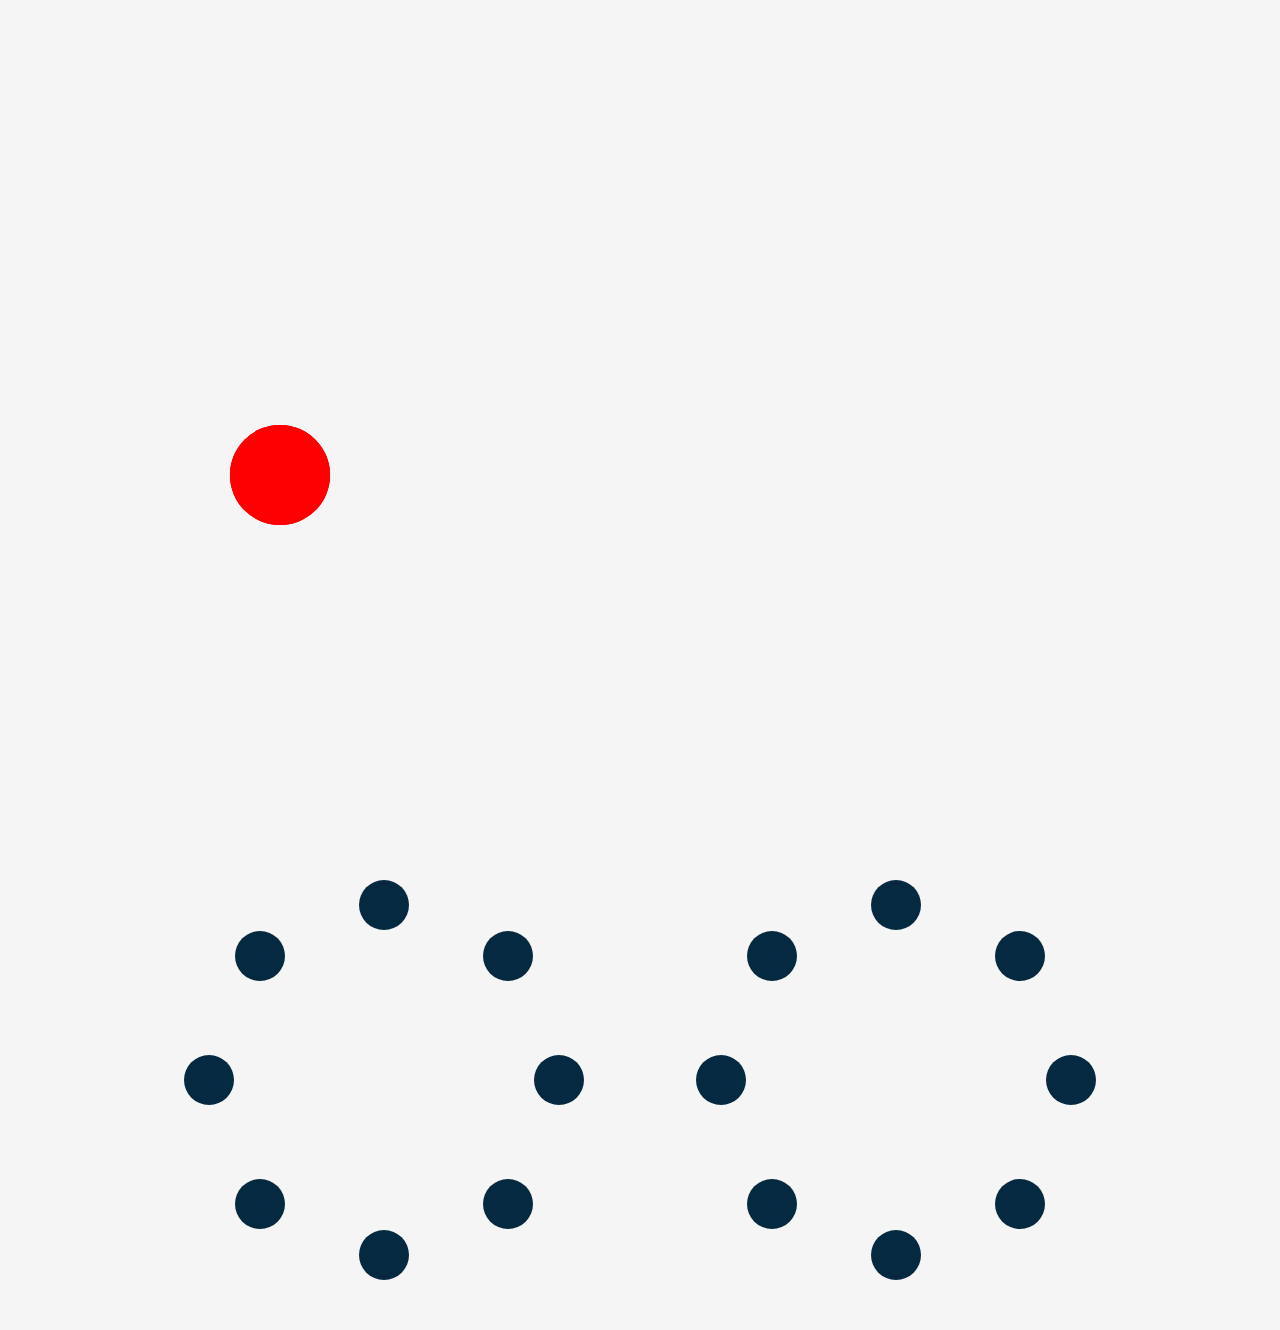
==== css_animations.html @ a835911f "folder deleted" ====
<!DOCTYPE html>
<html lang="en">
  <head>
    <meta charset="UTF-8" />
    <meta http-equiv="X-UA-Compatible" content="IE=edge" />
    <meta name="description" content="css animations">
    <meta name="viewport" content="width=device-width, initial-scale=1.0">
    <meta name="author" content="David Avendano" />

    <link rel="preconnect" href="https://fonts.googleapis.com">
    <link rel="preconnect" href="https://fonts.gstatic.com" crossorigin>
    <link href="https://fonts.googleapis.com/css2?family=Roboto&display=swap" rel="stylesheet">
    <link rel="stylesheet" href="/css/style.css">

    <title>css animations</title>

  </head>
  <body>
    <section>
      <div class="holder">
        <div class="mainball main1"></div>
        <div class="mainball main2"></div>
        <div class="mainball main3"></div>
      </div>
    </section>
    <section>
      <div class="animation animation1">
        <div class="ball ball1"></div>
        <div class="ball ball2"></div>
        <div class="ball ball3"></div>
        <div class="ball ball4"></div>
        <div class="ball ball5"></div>
        <div class="ball ball6"></div>
        <div class="ball ball7"></div>
        <div class="ball ball8"></div>
      </div>
      <div class="animation animation2">
        <div class="ball-b ball-b1"></div>
        <div class="ball-b ball-b2"></div>
        <div class="ball-b ball-b3"></div>
        <div class="ball-b ball-b4"></div>
        <div class="ball-b ball-b5"></div>
        <div class="ball-b ball-b6"></div>
        <div class="ball-b ball-b7"></div>
        <div class="ball-b ball-b8"></div>
      </div>
    </section>
  </body>
</html>
---- css/style.css ----
@charset "UTF-8";

html,
body * {
    box-sizing: border-box;
}

html {
    font-size: 16px;
}

body {
    margin: 0;
    padding: 0;
    font-family: 'Roboto', sans-serif;
    background-color: whitesmoke;
    --t1: #042940;
    --t2: #005C53;
    --t3: #9FC131;
    --t4: #DBF227;
    --t5: #D6D58E;
}


section {
    width: 80%;
    display: flex;
    flex-wrap: wrap;
    margin: 20px auto;
    /* background-color: var(--t3); */
}
.holder {
    width: 80%;
    height: 90vh;
    border-radius: 50%;
    margin: 0 auto;
    display: flex;
    position: relative;
}
/* FIRST ANIMATION */

.mainball {
    width: 100px;
    height: 100px;
    border-radius: 50%;
    background-color: red;
    position: absolute;
    top:50%;
    left: calc((var(--n2)-1) * 22%);
    animation: 3.5s ease-in-out calc((var(--n2)-1) * 0.333s) infinite up;
}

.main1 {
    --n2:1;

}
.main2 {
    --n2:2;
}
.main3 {
    --n2:3;
}

@keyframes up {
    0% {
        transform: translate(0);
    }
    40% {
        opacity: 0.001;
        transform: translate(0,-200px);
        background-color: yellow;
    }

    60% {
        transform: translate(0,100px);
    }

    80% {
        transform: translate(0,-20px);
    }
    100% {
        transform: translate(0);
    } 
}


/* SECOND ANIMATION */
.animation {
    width: 400px;
    height: 400px;
    border-radius: 50%;
    margin: 30px auto;
    display: flex;
    position: relative;
    /* background-color: var(--t4); */
}

.ball {
    width: 50px;
    height: 50px;
    border-radius: 50%;
    background-color: var(--t1);
    position: absolute;

}

.ball1 {
    --n: 1;
    top: 175px;
    left: 0;
    animation: lateralA;
    animation-duration: .75s;

}

.ball2 {
    --n: 3;
    top: 0%;
    left: 175px;
    animation: verticalA;
}

.ball3 {
    --n: 7;
    bottom: 0;
    left: 175px;
    animation: verticalB;
}

.ball4 {
    --n: 5;
    top: 175px;
    right: 0%;
    animation: lateralB;
}

.ball5 {
    --n: 2;
    top: 51px;
    left: 51px;
    animation: diagonalTopR;
}

.ball6 {
    --n: 4;
    top: 51px;
    right: 51px;
    animation: diagonalTopL;
}

.ball7 {
    --n: 6;
    bottom: 51px;
    right: 51px;
    animation: diagonalBottomL;
}

.ball8 {
    --n: 8;
    bottom: 51px;
    left: 51px;
    animation: diagonalBottomR;
}

.ball {
    animation-delay: calc((var(--n) - 1) * .375s);
    animation-duration: 3s;
    animation-timing-function: ease-in-out;
    animation-iteration-count: infinite;

}

/* THIRD ANIMATION */
.animation {
    width: 400px;
    height: 400px;
    border-radius: 50%;
    margin: 30px auto;
    display: flex;
    position: relative;
    /* background-color: var(--t4); */
}

.ball-b {
    width: 50px;
    height: 50px;
    border-radius: 50%;
    background-color: var(--t1);
    position: absolute;

}

.ball-b1 {
    --n: 1;
    top: 175px;
    left: 0;
    animation: lateralA;
    animation-duration: .75s;

}

.ball-b2 {
    --n: 3;
    top: 0%;
    left: 175px;
    animation: verticalA;
}

.ball-b3 {
    --n: 7;
    bottom: 0;
    left: 175px;
    animation: verticalB;
}

.ball-b4 {
    --n: 5;
    top: 175px;
    right: 0%;
    animation: lateralB;
}

.ball-b5 {
    --n: 2;
    top: 51px;
    left: 51px;
    animation: diagonalTopR;
}

.ball-b6 {
    --n: 4;
    top: 51px;
    right: 51px;
    animation: diagonalTopL;
}

.ball-b7 {
    --n: 6;
    bottom: 51px;
    right: 51px;
    animation: diagonalBottomL;
}

.ball-b8 {
    --n: 8;
    bottom: 51px;
    left: 51px;
    animation: diagonalBottomR;
}

.ball-b {
    animation-delay: calc((var(--n) - 1) * .375s);
    animation-duration: 1.5s;
    animation-timing-function: ease-in-out;
    animation-iteration-count: infinite;

}

@keyframes lateralA {

    0% {
        top: 175px;
        left: 0;
        background-color: var(--t1);
    }

    25% {
        background-color: var(--t2);
    }

    50% {
        left: 150px;
        background-color: var(--t3);
    }

    75% {
        background-color: var(--t4);
    }

    100% {
        top: 175px;
        left: 0%;
        background-color: var(--t1);
    }
}

@keyframes lateralB {

    0% {
        top: 175px;
        right: 0;
        background-color: var(--t1);
    }

    25% {
        background-color: var(--t2);
    }

    50% {
        right: 150px;
        background-color: var(--t3);
    }

    75% {
        background-color: var(--t4);
    }

    100% {
        top: 175px;
        right: 0;
        background-color: var(--t1);
    }
}

@keyframes verticalA {

    0% {
        top: 0;
        left: 175px;
        background-color: var(--t1);
    }

    25% {
        background-color: var(--t2);
    }

    50% {
        top: 150px;
        background-color: var(--t3);
    }

    75% {
        background-color: var(--t4);
    }

    100% {
        top: 0;
        left: 175px;
        background-color: var(--t1);
    }
}

@keyframes verticalB {

    0% {
        bottom: 0;
        left: 175px;
        background-color: var(--t1);
    }

    25% {
        background-color: var(--t2);
    }

    50% {
        bottom: 150px;
        background-color: var(--t3);
    }

    75% {
        background-color: var(--t4);
    }

    100% {
        bottom: 0;
        left: 175px;
        background-color: var(--t1);
    }
}

@keyframes diagonalTopR {

    0% {
        top: 51px;
        left: 51px;
        background-color: var(--t1);
    }

    25% {
        background-color: var(--t2);
    }

    50% {

        top: 157px;
        left: 157px;
        background-color: var(--t3);
    }

    75% {
        background-color: var(--t4);
    }

    100% {
        top: 51px;
        left: 51px;
        background-color: var(--t1);
    }
}

@keyframes diagonalTopL {

    0% {
        top: 51px;
        right: 51px;
        background-color: var(--t1);
    }

    25% {
        background-color: var(--t2);
    }

    50% {
        right: 157px;
        top: 157px;
        background-color: var(--t3);
    }

    75% {
        background-color: var(--t4);
    }

    100% {
        top: 51px;
        right: 51px;
        background-color: var(--t1);
    }
}

@keyframes diagonalBottomL {

    0% {
        bottom: 51px;
        right: 51px;
        background-color: var(--t1);
    }

    25% {
        background-color: var(--t2);
    }

    50% {
        right: 157px;
        bottom: 157px;
        background-color: var(--t3);
    }

    75% {
        background-color: var(--t4);
    }

    100% {
        bottom: 51px;
        right: 51px;
        background-color: var(--t1);
    }
}

@keyframes diagonalBottomR {

    0% {
        bottom: 51px;
        left: 51px;
        background-color: var(--t1);
    }

    25% {
        background-color: var(--t2);
    }

    50% {
        left: 157px;
        bottom: 157px;
        background-color: var(--t3);
    }

    75% {
        background-color: var(--t4);
    }

    100% {
        bottom: 51px;
        left: 51px;
        background-color: var(--t1);
    }
}
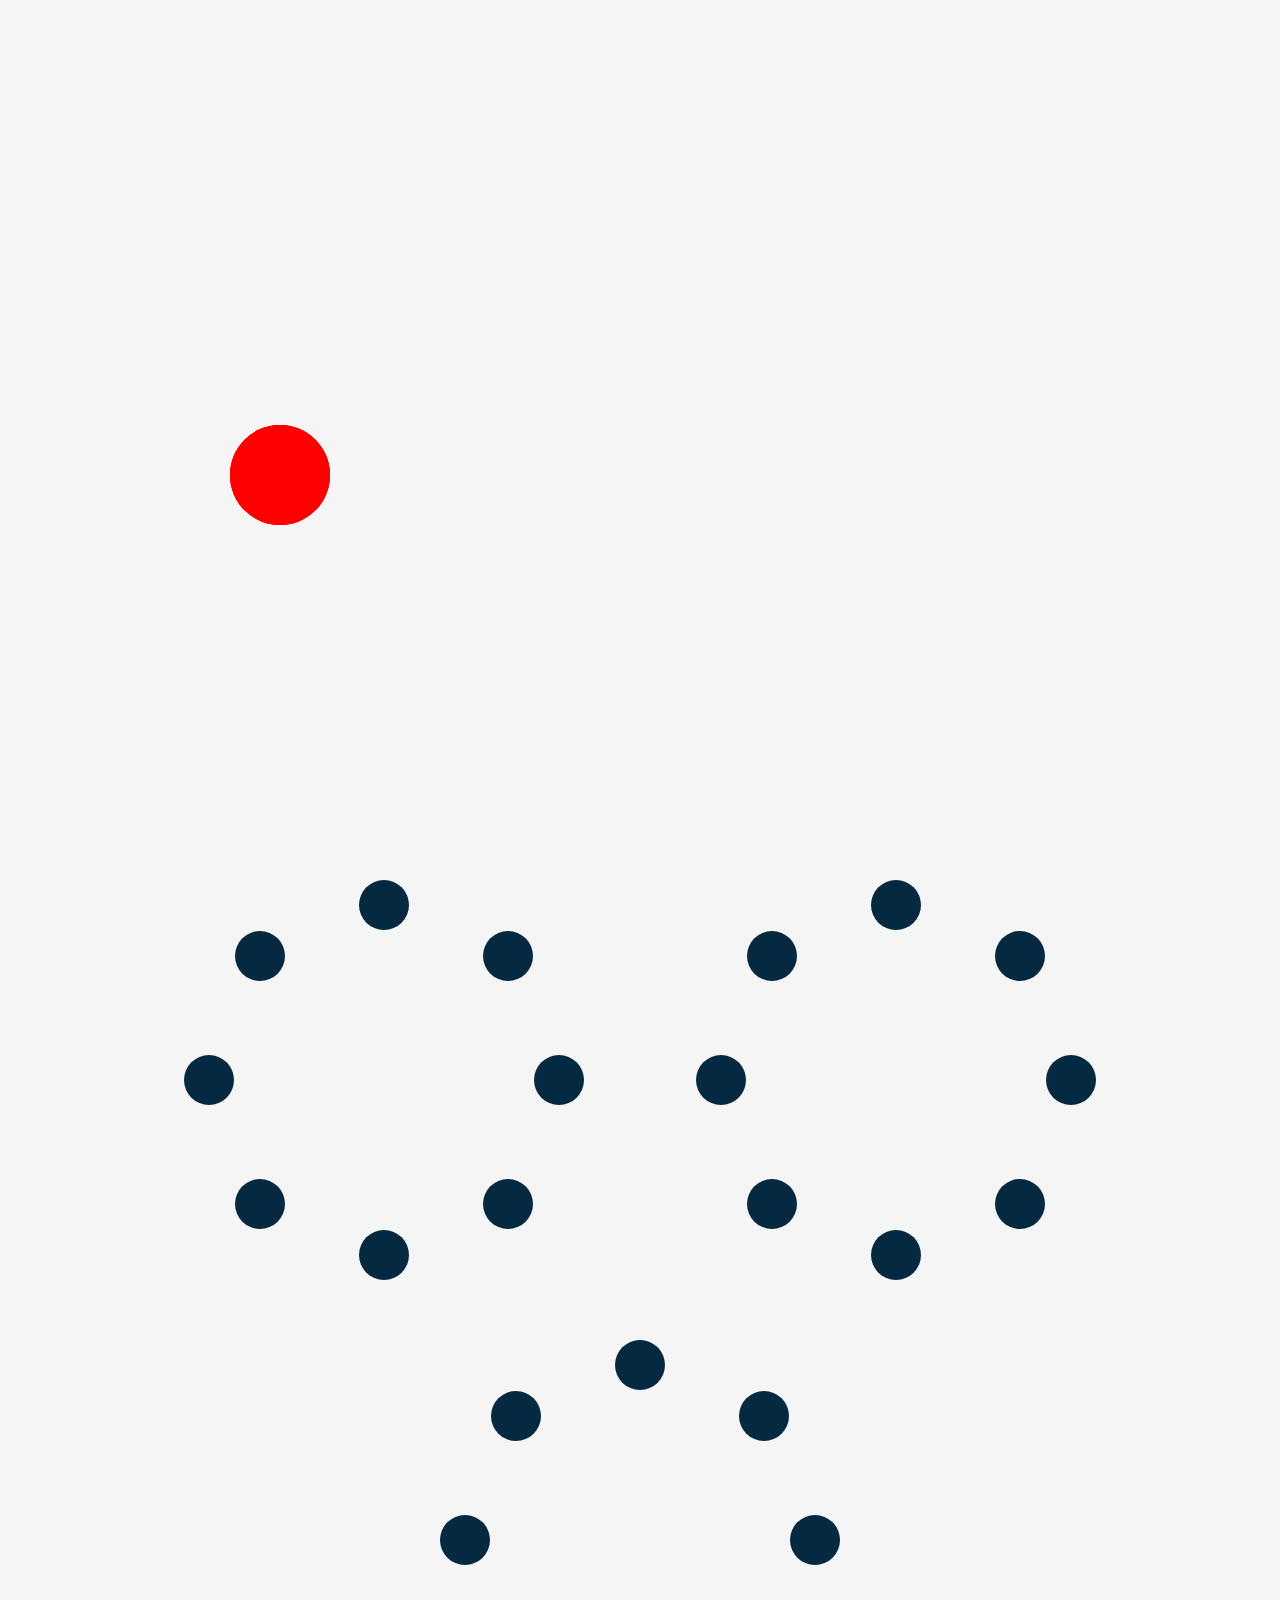
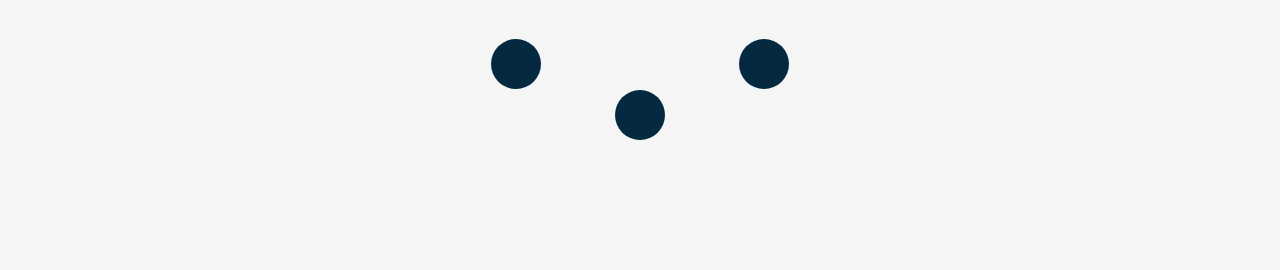
==== commit 11136753: "a" ====
--- a/css_animations.html
+++ b/css_animations.html
@@ -10,12 +10,13 @@
     <link rel="preconnect" href="https://fonts.googleapis.com">
     <link rel="preconnect" href="https://fonts.gstatic.com" crossorigin>
     <link href="https://fonts.googleapis.com/css2?family=Roboto&display=swap" rel="stylesheet">
-    <link rel="stylesheet" href="/css/style.css">
+    <link rel="stylesheet" href="./css/style.css">
 
     <title>css animations</title>
 
   </head>
   <body>
+
     <section>
       <div class="holder">
         <div class="mainball main1"></div>
@@ -23,7 +24,8 @@
         <div class="mainball main3"></div>
       </div>
     </section>
-    <section>
+    
+    <section class="page-end">
       <div class="animation animation1">
         <div class="ball ball1"></div>
         <div class="ball ball2"></div>
@@ -44,6 +46,17 @@
         <div class="ball-b ball-b7"></div>
         <div class="ball-b ball-b8"></div>
       </div>
+      <div class="animation animation3">
+        <div class="ball-c ball-c1"></div>
+        <div class="ball-c ball-c2"></div>
+        <div class="ball-c ball-c3"></div>
+        <div class="ball-c ball-c4"></div>
+        <div class="ball-c ball-c5"></div>
+        <div class="ball-c ball-c6"></div>
+        <div class="ball-c ball-c7"></div>
+        <div class="ball-c ball-c8"></div>
+      </div>
     </section>
+    
   </body>
 </html>
--- a/css/style.css
+++ b/css/style.css
@@ -23,11 +23,17 @@
 
 
 section {
+    position: relative;
     width: 80%;
     display: flex;
     flex-wrap: wrap;
     margin: 20px auto;
+
     /* background-color: var(--t3); */
+}
+.page-end {
+
+    margin-bottom: 100px;
 }
 .holder {
     width: 80%;
@@ -62,7 +68,7 @@
 }
 
 @keyframes up {
-    0% {
+    0%,100% {
         transform: translate(0);
     }
     40% {
@@ -78,9 +84,6 @@
     80% {
         transform: translate(0,-20px);
     }
-    100% {
-        transform: translate(0);
-    } 
 }
 
 
@@ -95,6 +98,7 @@
     /* background-color: var(--t4); */
 }
 
+
 .ball {
     width: 50px;
     height: 50px;
@@ -171,15 +175,11 @@
 }
 
 /* THIRD ANIMATION */
-.animation {
-    width: 400px;
-    height: 400px;
-    border-radius: 50%;
-    margin: 30px auto;
-    display: flex;
-    position: relative;
+.animation2 {
+    animation: 4s rotation infinite;
     /* background-color: var(--t4); */
 }
+
 
 .ball-b {
     width: 50px;
@@ -249,13 +249,105 @@
 }
 
 .ball-b {
-    animation-delay: calc((var(--n) - 1) * .375s);
+    animation-delay: calc((var(--n) - 1) * 1.5s);
     animation-duration: 1.5s;
     animation-timing-function: ease-in-out;
     animation-iteration-count: infinite;
 
 }
-
+/* FOURTH ANIMATION */
+
+
+.ball-c {
+    width: 50px;
+    height: 50px;
+    border-radius: 50%;
+    background-color: var(--t1);
+    position: absolute;
+
+}
+
+.ball-c1 {
+    --n: 1;
+    top: 175px;
+    left: 0;
+    animation: lateralA;
+    animation-duration: .75s;
+
+}
+
+.ball-c2 {
+    --n: 3;
+    top: 0%;
+    left: 175px;
+    animation: verticalA;
+}
+
+.ball-c3 {
+    --n: 7;
+    bottom: 0;
+    left: 175px;
+    animation: verticalB;
+}
+
+.ball-c4 {
+    --n: 5;
+    top: 175px;
+    right: 0%;
+    animation: lateralB;
+}
+
+.ball-c5 {
+    --n: 2;
+    top: 51px;
+    left: 51px;
+    animation: diagonalTopR;
+}
+
+.ball-c6 {
+    --n: 4;
+    top: 51px;
+    right: 51px;
+    animation: diagonalTopL;
+}
+
+.ball-c7 {
+    --n: 6;
+    bottom: 51px;
+    right: 51px;
+    animation: diagonalBottomL;
+}
+
+.ball-c8 {
+    --n: 8;
+    bottom: 51px;
+    left: 51px;
+    animation: diagonalBottomR;
+}
+
+.ball-c {
+    animation-delay: calc((var(--n) - 1) * 0.75s);
+    animation-duration: 1.5s;
+    animation-timing-function: ease-in-out;
+    animation-iteration-count: infinite;
+
+}
+
+@keyframes rotation {
+    0% {
+        transform: rotate(0deg);
+    }
+
+    33% {
+        transform: rotate(180deg);
+    }
+    66% {
+        transform: rotate(-180deg);
+    }
+    100% {
+        transform: rotate(0deg);
+    }
+}
 @keyframes lateralA {
 
     0% {
